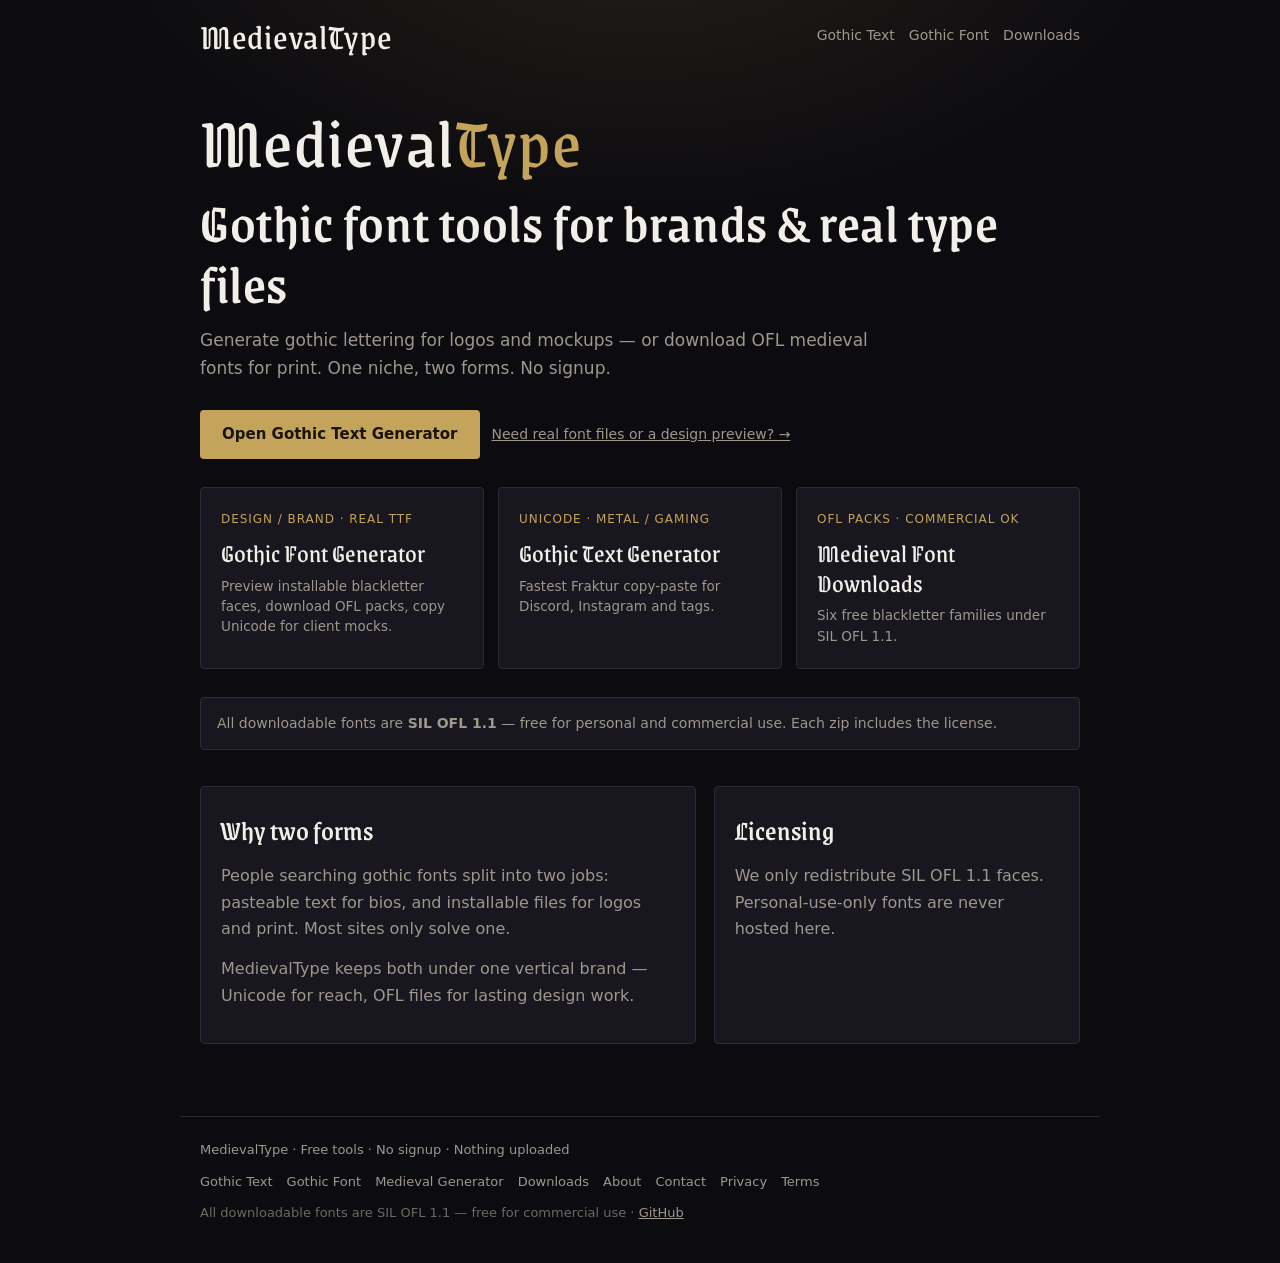
==== index.html @ 2fc420a7 "Add differentiated gothic font generator and lean homepage toward gothic. Ship dual-form Unicode plu" ====
<!DOCTYPE html>
<html lang="en" data-theme="gothic">
<head>
<meta charset="UTF-8">
<meta name="viewport" content="width=device-width, initial-scale=1">
<title>MedievalType &mdash; Gothic Font Generator &amp; Medieval Lettering Tools</title>
<meta name="description" content="Gothic font generator tools plus free OFL medieval fonts. Preview real blackletter type, copy Unicode for mockups, or download TTF files. No signup.">
<link rel="canonical" href="https://medievaltype.com/">
<link rel="icon" href="/assets/favicon.svg" type="image/svg+xml">
<link rel="apple-touch-icon" href="/assets/apple-touch-icon.png">
<meta property="og:type" content="website">
<meta property="og:site_name" content="MedievalType">
<meta property="og:url" content="https://medievaltype.com/">
<meta property="og:title" content="MedievalType &mdash; Gothic Font Generator &amp; Medieval Lettering">
<meta property="og:description" content="Gothic font tools for brands and designers, plus OFL medieval font downloads. One niche, two forms.">
<meta property="og:image" content="https://medievaltype.com/og/default.png">
<meta name="twitter:card" content="summary_large_image">
<meta name="twitter:image" content="https://medievaltype.com/og/default.png">
<link rel="stylesheet" href="/assets/css/site.css">
<style>
  .lead-actions { display:flex; gap:12px; flex-wrap:wrap; align-items:center; margin:22px 0 10px; }
  .lead-actions .btn { min-height:44px; padding:12px 22px; }
  .lead-note { color:var(--dim); font-size:14px; }
  .split {
    display:grid; gap:18px; grid-template-columns:1.15fr .85fr; margin-top:36px;
  }
  .split .panel {
    border:1px solid var(--line); background:var(--panel); border-radius:var(--radius); padding:20px;
  }
  .split h2 { margin:0 0 10px; padding:0; border:0; font-size:28px; }
  .path .d { font-size:13.5px; }
  .trust-line {
    margin-top:28px; padding:14px 16px; border:1px solid var(--line);
    background:var(--panel); border-radius:var(--radius); color:var(--dim); font-size:14px;
  }
  @media (max-width:760px){
    .split { grid-template-columns:1fr; }
    h1 { font-size:clamp(28px, 8vw, 40px); }
    .hero-mark { font-size:clamp(36px, 9vw, 56px); }
  }
</style>
</head>
<body>
<header class="site-header">
  <a class="brand" href="/">MedievalType</a>
  <nav class="nav" aria-label="Primary">
    <a href="/gothic-text-generator/">Gothic Text</a>
    <a href="/gothic-font-generator/">Gothic Font</a>
    <a href="/medieval-fonts/">Downloads</a>
  </nav>
</header>

<main class="wrap">
  <p class="hero-mark">Medieval<span>Type</span></p>
  <h1>Gothic font tools for brands &amp; real type files</h1>
  <p class="sub">Generate gothic lettering for logos and mockups &mdash; or download OFL medieval fonts for print. One niche, two forms. No signup.</p>

  <div class="lead-actions">
    <a class="btn" href="/gothic-text-generator/">Open Gothic Text Generator</a>
    <a class="lead-note" href="/gothic-font-generator/">Need real font files or a design preview? &rarr;</a>
  </div>

  <div class="paths">
    <a class="path" href="/gothic-font-generator/">
      <div class="kicker">Design / brand &middot; real TTF</div>
      <div class="t">Gothic Font Generator</div>
      <div class="d">Preview installable blackletter faces, download OFL packs, copy Unicode for client mocks.</div>
    </a>
    <a class="path" href="/gothic-text-generator/">
      <div class="kicker">Unicode &middot; metal / gaming</div>
      <div class="t">Gothic Text Generator</div>
      <div class="d">Fastest Fraktur copy-paste for Discord, Instagram and tags.</div>
    </a>
    <a class="path" href="/medieval-fonts/">
      <div class="kicker">OFL packs &middot; commercial OK</div>
      <div class="t">Medieval Font Downloads</div>
      <div class="d">Six free blackletter families under SIL OFL 1.1.</div>
    </a>
  </div>

  <div class="trust-line">
    All downloadable fonts are <strong>SIL OFL 1.1</strong> &mdash; free for personal and commercial use. Each zip includes the license.
  </div>

  <div class="split">
    <section class="panel">
      <h2>Why two forms</h2>
      <p>People searching gothic fonts split into two jobs: pasteable text for bios, and installable files for logos and print. Most sites only solve one.</p>
      <p>MedievalType keeps both under one vertical brand &mdash; Unicode for reach, OFL files for lasting design work.</p>
    </section>
    <section class="panel">
      <h2>Licensing</h2>
      <p>We only redistribute SIL OFL 1.1 faces. Personal-use-only fonts are never hosted here.</p>
    </section>
  </div>
</main>

<footer class="site-footer">
  <div class="footer-brand">MedievalType &middot; Free tools &middot; No signup &middot; Nothing uploaded</div>
  <nav class="footer-nav" aria-label="Footer">
    <a href="/gothic-text-generator/">Gothic Text</a>
    <a href="/gothic-font-generator/">Gothic Font</a>
    <a href="/medieval-font-generator/">Medieval Generator</a>
    <a href="/medieval-fonts/">Downloads</a>
    <a href="/about/">About</a>
    <a href="/contact/">Contact</a>
    <a href="/privacy/">Privacy</a>
    <a href="/terms/">Terms</a>
  </nav>
  <div class="footer-meta">All downloadable fonts are SIL OFL 1.1 &mdash; free for commercial use &middot; <a href="https://github.com/eric4885/medievaltype.com" rel="noopener nofollow">GitHub</a></div>
</footer>
</body>
</html>
---- assets/css/site.css ----
/* MedievalType shared tokens */
:root {
  --font-ui: "Segoe UI", system-ui, -apple-system, sans-serif;
  --font-display: "Grenze Gotisch", "UnifrakturMaguntia", Georgia, serif;
  --font-body: Georgia, "Times New Roman", serif;
  --radius: 4px;
  --max: 920px;
}

/* Dark gothic theme (default / gothic text) */
html[data-theme="gothic"],
html:not([data-theme]) {
  --bg: #0c0b0f;
  --bg-2: #14121a;
  --panel: #18161f;
  --line: #2e2a36;
  --ink: #f2efe8;
  --dim: #9e978c;
  --muted: #6f6860;
  --accent: #c4a35a;
  --accent-ink: #1a1408;
  --ok: #7dba7a;
  --warn: #d4a84b;
  --bad: #c97a6e;
  --hero-glow: radial-gradient(ellipse 80% 50% at 50% -10%, rgba(196,163,90,.14), transparent 55%);
  --preview-bg: linear-gradient(180deg, #1c1a22, #121018);
}

/* Atelier dark — gothic font generator (premium, cooler than pure gothic) */
html[data-theme="atelier"] {
  --bg: #0a0b10;
  --bg-2: #12141c;
  --panel: #151822;
  --line: #2c3344;
  --ink: #f4f1ea;
  --dim: #9aa3b2;
  --muted: #6b7384;
  --accent: #c9a227;
  --accent-ink: #141008;
  --ok: #6fbf8a;
  --warn: #d4a84b;
  --bad: #c97a6e;
  --hero-glow: radial-gradient(ellipse 70% 55% at 70% -5%, rgba(90,110,160,.16), transparent 50%),
               radial-gradient(ellipse 50% 40% at 10% 0%, rgba(201,162,39,.10), transparent 45%);
  --preview-bg: linear-gradient(165deg, #1a1e2a, #0e1016 70%);
}
  --bg: #e8dcc4;
  --bg-2: #dfd0b4;
  --panel: #f3e9d4;
  --line: #c4b498;
  --ink: #2a2118;
  --dim: #5c4e3c;
  --muted: #8a7a62;
  --accent: #7a2e1f;
  --accent-ink: #f7efdf;
  --ok: #2f6b3a;
  --warn: #8a5a12;
  --bad: #8b2e22;
  --hero-glow: radial-gradient(ellipse 70% 45% at 50% 0%, rgba(122,46,31,.08), transparent 60%);
  --preview-bg: linear-gradient(180deg, #f7efdf, #ebe0c8);
}

@font-face {
  font-family: "UnifrakturMaguntia";
  src: url("/assets/fonts/unifraktur-maguntia/UnifrakturMaguntia-Book.woff2") format("woff2"),
       url("/assets/fonts/unifraktur-maguntia/UnifrakturMaguntia-Book.ttf") format("truetype");
  font-display: swap;
}
@font-face {
  font-family: "UnifrakturCook";
  src: url("/assets/fonts/unifraktur-cook/UnifrakturCook-Bold.woff2") format("woff2"),
       url("/assets/fonts/unifraktur-cook/UnifrakturCook-Bold.ttf") format("truetype");
  font-display: swap;
}
@font-face {
  font-family: "MedievalSharp";
  src: url("/assets/fonts/medievalsharp/MedievalSharp.woff2") format("woff2"),
       url("/assets/fonts/medievalsharp/MedievalSharp.ttf") format("truetype");
  font-display: swap;
}
@font-face {
  font-family: "Pirata One";
  src: url("/assets/fonts/pirata-one/PirataOne-Regular.woff2") format("woff2"),
       url("/assets/fonts/pirata-one/PirataOne-Regular.ttf") format("truetype");
  font-display: swap;
}
@font-face {
  font-family: "Grenze Gotisch";
  src: url("/assets/fonts/grenze-gotisch/GrenzeGotisch-Variable.woff2") format("woff2"),
       url("/assets/fonts/grenze-gotisch/GrenzeGotisch-Variable.ttf") format("truetype");
  font-display: swap;
}
@font-face {
  font-family: "Metamorphous";
  src: url("/assets/fonts/metamorphous/Metamorphous-Regular.woff2") format("woff2"),
       url("/assets/fonts/metamorphous/Metamorphous-Regular.ttf") format("truetype");
  font-display: swap;
}

*,
*::before,
*::after { box-sizing: border-box; }

html { scroll-behavior: smooth; }

body {
  margin: 0;
  min-height: 100vh;
  background: var(--bg);
  background-image: var(--hero-glow);
  color: var(--ink);
  font: 16px/1.65 var(--font-ui);
}

a { color: var(--accent); }
a:hover { text-decoration: underline; }

.site-header {
  display: flex;
  align-items: center;
  justify-content: space-between;
  gap: 16px;
  max-width: var(--max);
  margin: 0 auto;
  padding: 18px 20px 0;
}
.brand {
  font-family: var(--font-display);
  font-size: clamp(28px, 5vw, 36px);
  line-height: 1;
  color: var(--ink);
  text-decoration: none;
  letter-spacing: .02em;
}
.brand:hover { text-decoration: none; color: var(--accent); }
.nav {
  display: flex;
  flex-wrap: wrap;
  gap: 8px 14px;
  font-size: 14px;
}
.nav a {
  color: var(--dim);
  text-decoration: none;
}
.nav a:hover,
.nav a[aria-current="page"] {
  color: var(--accent);
}

.wrap {
  max-width: var(--max);
  margin: 0 auto;
  padding: 28px 20px 72px;
}

h1 {
  font-family: var(--font-display);
  font-size: clamp(34px, 7vw, 56px);
  line-height: 1.1;
  margin: 8px 0 12px;
  font-weight: 500;
  letter-spacing: .01em;
}
.sub {
  color: var(--dim);
  font-size: 17px;
  margin: 0 0 28px;
  max-width: 62ch;
}
h2 {
  font-family: var(--font-display);
  font-size: clamp(24px, 4vw, 32px);
  margin: 48px 0 12px;
  padding-top: 22px;
  border-top: 1px solid var(--line);
  font-weight: 500;
}
h3 {
  font-size: 18px;
  margin: 22px 0 8px;
}
p { color: var(--dim); margin: 0 0 14px; }

.tool {
  background: var(--panel);
  border: 1px solid var(--line);
  border-radius: var(--radius);
  padding: 18px;
}
.tool input[type="text"],
.tool textarea {
  width: 100%;
  padding: 14px 16px;
  font-size: 18px;
  border-radius: var(--radius);
  background: var(--bg);
  color: var(--ink);
  border: 1px solid var(--line);
  outline: none;
  font-family: var(--font-ui);
}
.tool input[type="text"]:focus,
.tool textarea:focus { border-color: var(--accent); }

.main-preview {
  margin: 16px 0;
  padding: 28px 18px;
  text-align: center;
  border-radius: var(--radius);
  background: var(--preview-bg);
  border: 1px solid var(--line);
  font-size: clamp(28px, 7vw, 48px);
  line-height: 1.35;
  word-break: break-word;
  min-height: 88px;
}

.row {
  display: flex;
  gap: 10px;
  flex-wrap: wrap;
  align-items: center;
}

.btn {
  padding: 11px 20px;
  border-radius: var(--radius);
  border: 0;
  cursor: pointer;
  font-size: 15px;
  font-weight: 650;
  background: var(--accent);
  color: var(--accent-ink);
  font-family: var(--font-ui);
  text-decoration: none;
  display: inline-flex;
  align-items: center;
  justify-content: center;
  min-height: 44px;
}
.btn:hover { filter: brightness(1.05); text-decoration: none; }
.btn:active { transform: translateY(1px); }
.btn.ghost {
  background: transparent;
  color: var(--dim);
  border: 1px solid var(--line);
}
.btn.ghost.on,
.btn.ghost[aria-pressed="true"] {
  color: var(--accent);
  border-color: var(--accent);
}
.hint { color: var(--dim); font-size: 14px; }
.hint.ok { color: var(--ok); }

.list { margin-top: 22px; border-top: 1px solid var(--line); }
.item {
  display: flex;
  align-items: center;
  gap: 14px;
  padding: 14px 6px;
  border-bottom: 1px solid var(--line);
  cursor: pointer;
}
.item:hover { background: color-mix(in srgb, var(--panel) 70%, transparent); }
.item.is-active {
  outline: 1px solid var(--accent);
  outline-offset: -1px;
  background: color-mix(in srgb, var(--accent) 8%, transparent);
}
.item .out {
  flex: 1;
  font-size: 22px;
  word-break: break-word;
  min-width: 0;
}
.item .meta { width: 180px; flex-shrink: 0; }
.item .nm { font-size: 14px; font-weight: 650; color: var(--ink); }
.item .tag {
  font-size: 11px;
  padding: 2px 7px;
  border-radius: 999px;
  display: inline-block;
  margin-top: 4px;
}
.t-hi { background: color-mix(in srgb, var(--ok) 18%, transparent); color: var(--ok); }
.t-md { background: color-mix(in srgb, var(--warn) 18%, transparent); color: var(--warn); }
.t-lo { background: color-mix(in srgb, var(--bad) 18%, transparent); color: var(--bad); }
.cp {
  padding: 11px 18px;
  min-height: 44px;
  border-radius: var(--radius);
  border: 1px solid var(--line);
  background: var(--bg);
  color: var(--dim);
  cursor: pointer;
  font-size: 14px;
  flex-shrink: 0;
  font-family: var(--font-ui);
  display: inline-flex;
  align-items: center;
  justify-content: center;
}
.cp:hover { color: var(--ink); border-color: var(--accent); }

.paths {
  display: grid;
  gap: 14px;
  grid-template-columns: repeat(auto-fit, minmax(240px, 1fr));
  margin: 28px 0 8px;
}
.path {
  display: block;
  padding: 22px 20px;
  border: 1px solid var(--line);
  border-radius: var(--radius);
  background: var(--panel);
  text-decoration: none;
  color: var(--ink);
  transition: border-color .15s, transform .15s;
}
.path:hover {
  border-color: var(--accent);
  text-decoration: none;
  transform: translateY(-1px);
}
.path .kicker {
  font-size: 12px;
  letter-spacing: .08em;
  text-transform: uppercase;
  color: var(--accent);
  margin-bottom: 8px;
}
.path .t {
  font-family: var(--font-display);
  font-size: 26px;
  margin-bottom: 8px;
  line-height: 1.15;
}
.path .d { font-size: 14px; color: var(--dim); line-height: 1.5; }
.path.soon {
  opacity: .55;
  pointer-events: none;
}
.path.soon .kicker::after { content: " &middot; soon"; }

.hero-mark {
  font-family: var(--font-display);
  font-size: clamp(42px, 10vw, 72px);
  line-height: 1.15;
  margin: 18px 0 8px;
  color: var(--ink);
  text-align: left;
  letter-spacing: .02em;
}
.hero-mark span { color: var(--accent); }

.font-grid {
  display: grid;
  gap: 14px;
  grid-template-columns: repeat(auto-fit, minmax(260px, 1fr));
  margin-top: 18px;
}
.font-card {
  border: 1px solid var(--line);
  background: var(--panel);
  border-radius: var(--radius);
  padding: 18px;
  display: flex;
  flex-direction: column;
  gap: 10px;
}
.font-card .sample {
  font-size: clamp(28px, 5vw, 36px);
  line-height: 1.25;
  min-height: 56px;
  padding: 12px 0;
  border-bottom: 1px solid var(--line);
  word-break: break-word;
}
.font-card .name { font-weight: 700; color: var(--ink); }
.font-card .meta-line { font-size: 13px; color: var(--dim); }
.font-card .actions { display: flex; gap: 8px; flex-wrap: wrap; margin-top: auto; }

.cat-nav {
  display: flex;
  flex-wrap: wrap;
  gap: 8px;
  margin: 0 0 22px;
}
.cat-nav a {
  text-decoration: none;
  border: 1px solid var(--line);
  padding: 7px 12px;
  border-radius: 999px;
  color: var(--dim);
  font-size: 13px;
  background: var(--panel);
}
.cat-nav a:hover { border-color: var(--accent); color: var(--accent); }

.table-wrap {
  width: 100%;
  overflow-x: auto;
  -webkit-overflow-scrolling: touch;
  margin: 12px 0 18px;
}
table {
  width: 100%;
  border-collapse: collapse;
  margin: 0;
  font-size: 16px;
  min-width: 480px;
}
th, td {
  text-align: left;
  padding: 11px 10px;
  border-bottom: 1px solid var(--line);
  vertical-align: top;
}
th {
  color: var(--muted);
  font-weight: 650;
  font-size: 12px;
  text-transform: uppercase;
  letter-spacing: .04em;
}
td:first-child { color: var(--ink); font-weight: 550; width: 30%; }

a:focus-visible,
button:focus-visible,
summary:focus-visible,
input:focus-visible {
  outline: 2px solid var(--accent);
  outline-offset: 2px;
}

.note {
  border-left: 3px solid var(--accent);
  padding: 12px 16px;
  background: var(--panel);
  border-radius: 0 var(--radius) var(--radius) 0;
  margin: 16px 0;
  color: var(--dim);
  font-size: 15px;
}

details { border-bottom: 1px solid var(--line); padding: 14px 0; }
summary { cursor: pointer; font-weight: 650; font-size: 16px; color: var(--ink); }
details p { color: var(--dim); margin: 10px 0 0; font-size: 15px; }

.links { display: flex; gap: 12px; flex-wrap: wrap; margin-top: 14px; }
.links a {
  color: var(--accent);
  text-decoration: none;
  border: 1px solid var(--line);
  padding: 10px 16px;
  border-radius: var(--radius);
  font-size: 15px;
  background: var(--panel);
}
.links a:hover { border-color: var(--accent); }

.site-footer {
  max-width: var(--max);
  margin: 0 auto;
  padding: 22px 20px 40px;
  color: var(--muted);
  font-size: 13px;
  border-top: 1px solid var(--line);
  display: grid;
  gap: 10px;
}
.footer-brand { color: var(--dim); }
.footer-nav {
  display: flex;
  flex-wrap: wrap;
  gap: 8px 14px;
}
.footer-nav a {
  color: var(--dim);
  text-decoration: none;
}
.footer-nav a:hover { color: var(--accent); }
.footer-meta a { color: var(--dim); }
.footer-meta a:hover { color: var(--accent); }

@media (max-width: 640px) {
  .item { flex-wrap: wrap; }
  .item .meta { width: 100%; order: 2; }
  .item .out { order: 1; width: 100%; }
  .cp { order: 3; padding: 11px 18px; }
  table { font-size: 14px; min-width: 420px; }
  th, td { padding: 9px 6px; word-break: break-word; }
  .site-header { flex-direction: column; align-items: flex-start; }
}
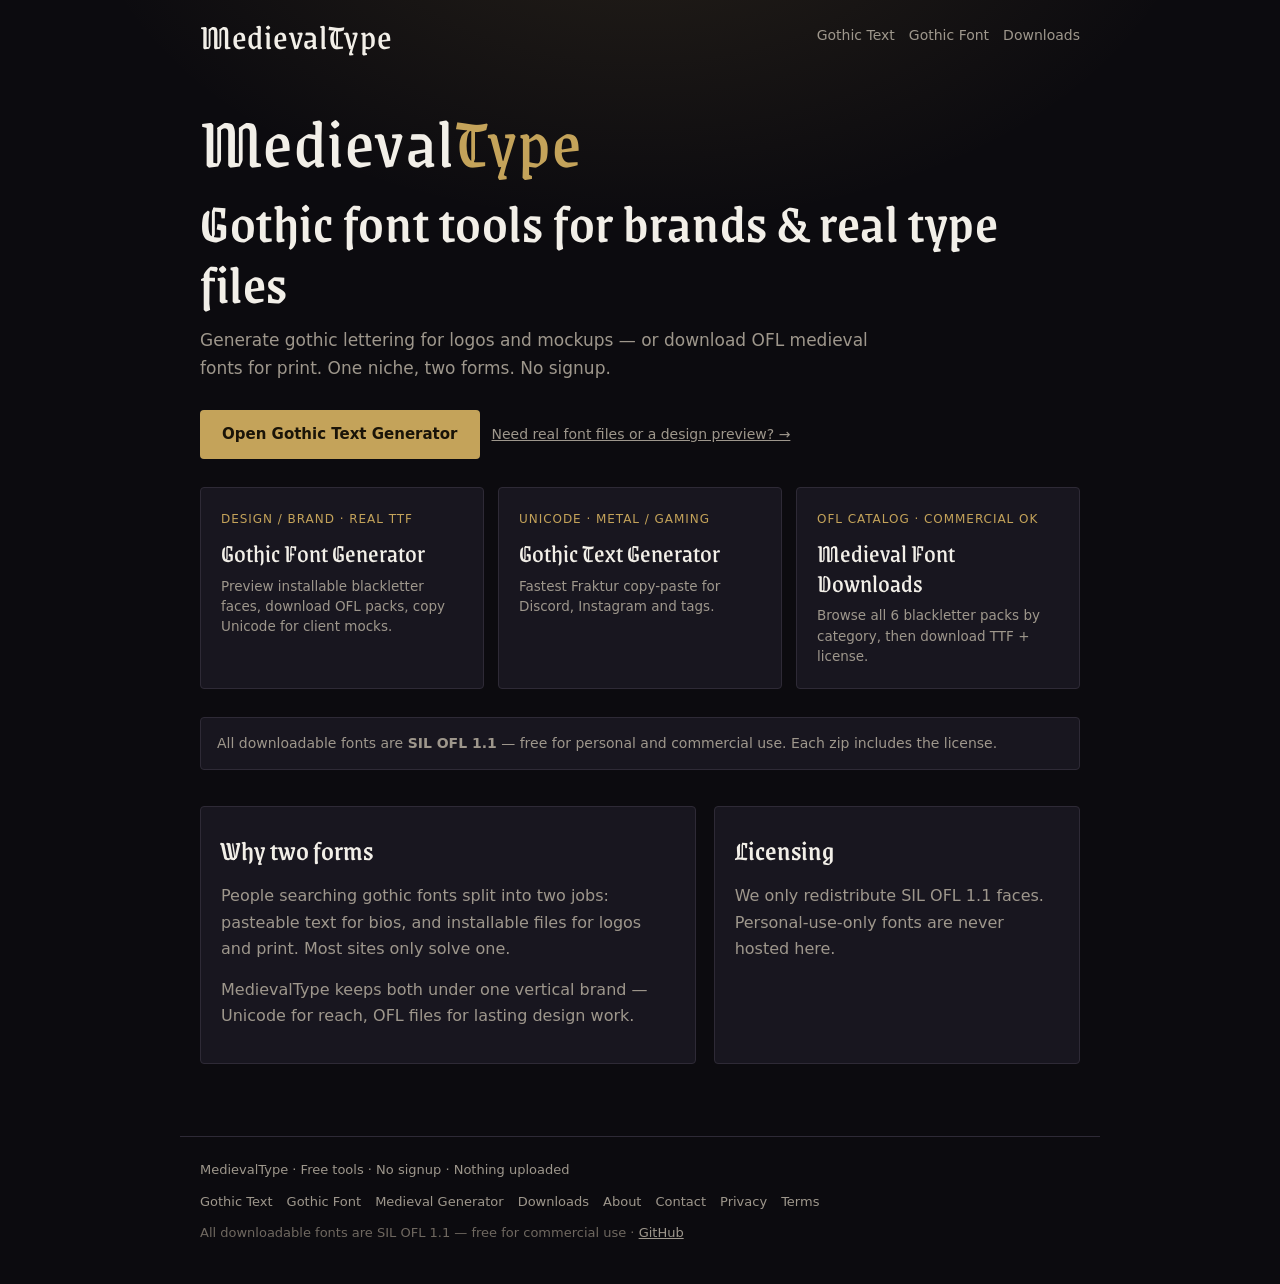
==== commit 568b445b: "Differentiate downloads catalog from gothic font preview and restore GitHub follow links. Reposition" ====
--- a/index.html
+++ b/index.html
@@ -72,9 +72,9 @@
       <div class="d">Fastest Fraktur copy-paste for Discord, Instagram and tags.</div>
     </a>
     <a class="path" href="/medieval-fonts/">
-      <div class="kicker">OFL packs &middot; commercial OK</div>
+      <div class="kicker">OFL catalog &middot; commercial OK</div>
       <div class="t">Medieval Font Downloads</div>
-      <div class="d">Six free blackletter families under SIL OFL 1.1.</div>
+      <div class="d">Browse all 6 blackletter packs by category, then download TTF + license.</div>
     </a>
   </div>
 
@@ -107,7 +107,7 @@
     <a href="/privacy/">Privacy</a>
     <a href="/terms/">Terms</a>
   </nav>
-  <div class="footer-meta">All downloadable fonts are SIL OFL 1.1 &mdash; free for commercial use &middot; <a href="https://github.com/eric4885/medievaltype.com" rel="noopener nofollow">GitHub</a></div>
+  <div class="footer-meta">All downloadable fonts are SIL OFL 1.1 &mdash; free for commercial use &middot; <a href="https://github.com/eric4885/medievaltype.com" rel="noopener">GitHub</a></div>
 </footer>
 </body>
 </html>
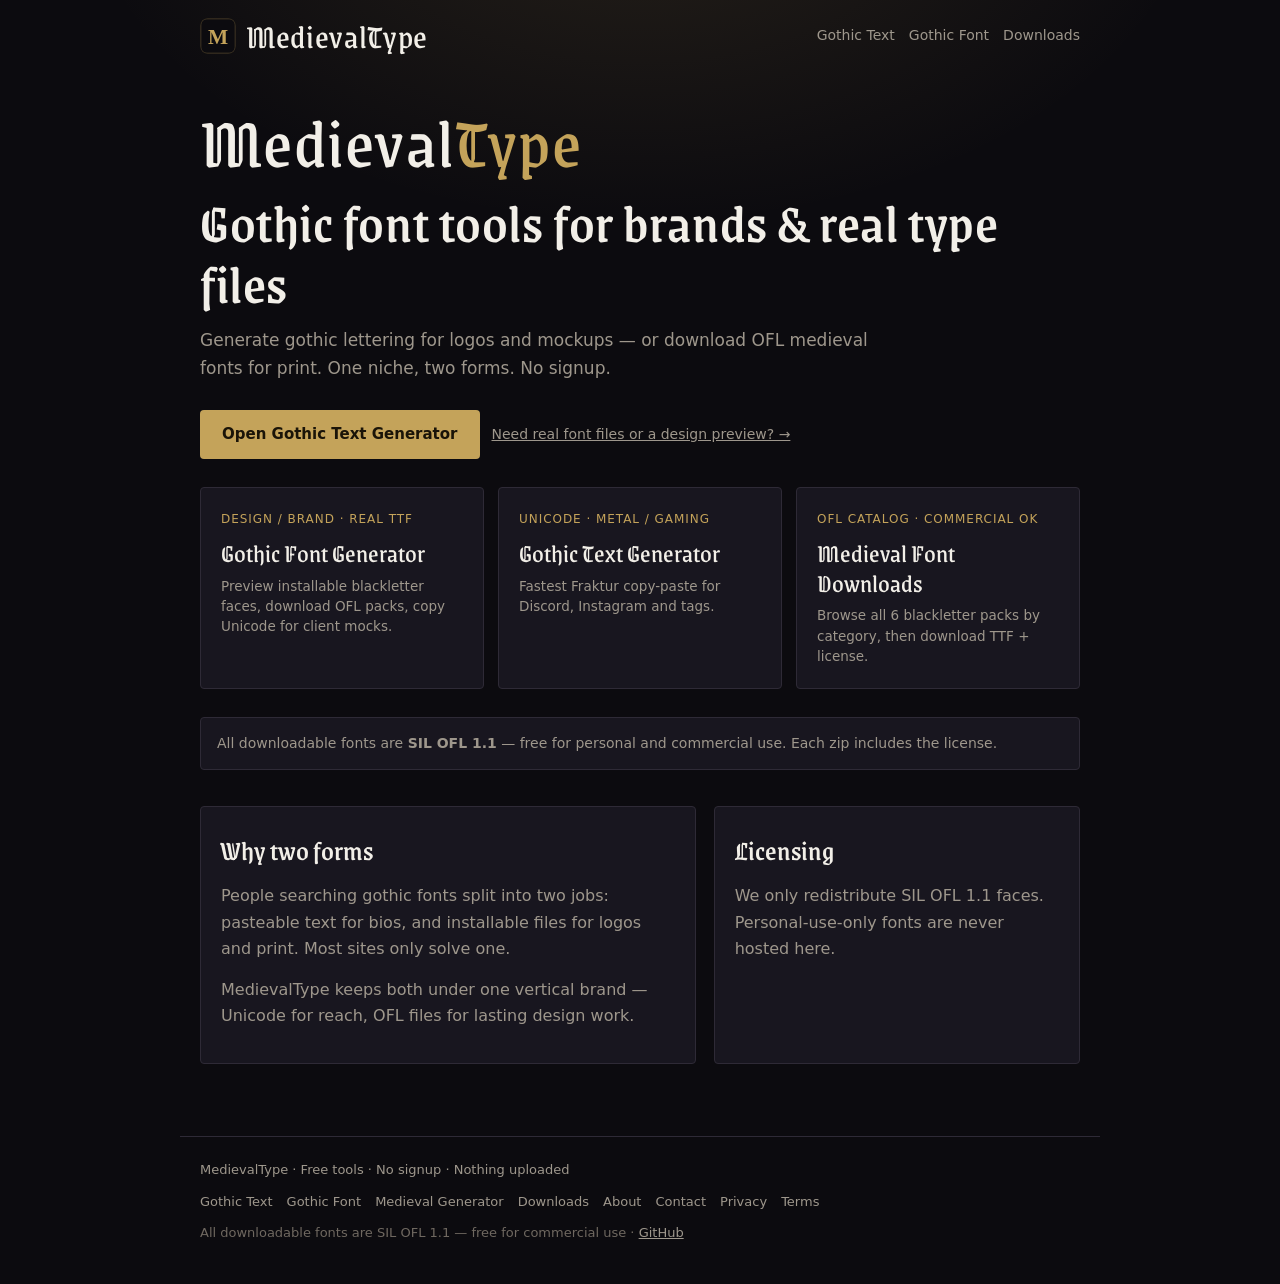
==== commit 59b4b132: "Fix broken parchment theme and ship brand logo mark. Restore theme selectors so atelier stays a dark" ====
--- a/index.html
+++ b/index.html
@@ -42,7 +42,7 @@
 </head>
 <body>
 <header class="site-header">
-  <a class="brand" href="/">MedievalType</a>
+  <a class="brand" href="/"><img src="/assets/logo.svg" width="36" height="36" alt="">MedievalType</a>
   <nav class="nav" aria-label="Primary">
     <a href="/gothic-text-generator/">Gothic Text</a>
     <a href="/gothic-font-generator/">Gothic Font</a>
--- a/assets/css/site.css
+++ b/assets/css/site.css
@@ -1,15 +1,10 @@
-/* MedievalType shared tokens */
+/* MedievalType shared tokens — dark defaults always present (avoids white flash if a theme fails) */
 :root {
   --font-ui: "Segoe UI", system-ui, -apple-system, sans-serif;
   --font-display: "Grenze Gotisch", "UnifrakturMaguntia", Georgia, serif;
   --font-body: Georgia, "Times New Roman", serif;
   --radius: 4px;
   --max: 920px;
-}
-
-/* Dark gothic theme (default / gothic text) */
-html[data-theme="gothic"],
-html:not([data-theme]) {
   --bg: #0c0b0f;
   --bg-2: #14121a;
   --panel: #18161f;
@@ -26,24 +21,42 @@
   --preview-bg: linear-gradient(180deg, #1c1a22, #121018);
 }
 
-/* Atelier dark — gothic font generator (premium, cooler than pure gothic) */
+/* Dark gothic theme (gothic text) — warm black + soft gold */
+html[data-theme="gothic"] {
+  --bg: #0c0b0f;
+  --bg-2: #14121a;
+  --panel: #18161f;
+  --line: #2e2a36;
+  --ink: #f2efe8;
+  --dim: #9e978c;
+  --muted: #6f6860;
+  --accent: #c4a35a;
+  --accent-ink: #1a1408;
+  --hero-glow: radial-gradient(ellipse 80% 50% at 50% -10%, rgba(196,163,90,.14), transparent 55%);
+  --preview-bg: linear-gradient(180deg, #1c1a22, #121018);
+}
+
+/* Atelier dark — gothic font generator: cooler ink-blue night, brighter gold (still dark, not light) */
 html[data-theme="atelier"] {
-  --bg: #0a0b10;
-  --bg-2: #12141c;
-  --panel: #151822;
-  --line: #2c3344;
-  --ink: #f4f1ea;
-  --dim: #9aa3b2;
-  --muted: #6b7384;
-  --accent: #c9a227;
-  --accent-ink: #141008;
+  --bg: #07090f;
+  --bg-2: #0f131c;
+  --panel: #121826;
+  --line: #2a3448;
+  --ink: #eef2f8;
+  --dim: #9aa8bc;
+  --muted: #66758a;
+  --accent: #e0b84a;
+  --accent-ink: #121008;
   --ok: #6fbf8a;
   --warn: #d4a84b;
   --bad: #c97a6e;
-  --hero-glow: radial-gradient(ellipse 70% 55% at 70% -5%, rgba(90,110,160,.16), transparent 50%),
-               radial-gradient(ellipse 50% 40% at 10% 0%, rgba(201,162,39,.10), transparent 45%);
-  --preview-bg: linear-gradient(165deg, #1a1e2a, #0e1016 70%);
-}
+  --hero-glow: radial-gradient(ellipse 65% 50% at 80% -10%, rgba(70,100,170,.22), transparent 55%),
+               radial-gradient(ellipse 45% 35% at 5% 5%, rgba(224,184,74,.12), transparent 50%);
+  --preview-bg: linear-gradient(160deg, #182033, #0a0d14 75%);
+}
+
+/* Parchment / medieval theme */
+html[data-theme="parchment"] {
   --bg: #e8dcc4;
   --bg-2: #dfd0b4;
   --panel: #f3e9d4;
@@ -125,14 +138,24 @@
   padding: 18px 20px 0;
 }
 .brand {
+  display: inline-flex;
+  align-items: center;
+  gap: 10px;
   font-family: var(--font-display);
-  font-size: clamp(28px, 5vw, 36px);
+  font-size: clamp(26px, 4.5vw, 34px);
   line-height: 1;
   color: var(--ink);
   text-decoration: none;
   letter-spacing: .02em;
 }
+.brand img {
+  width: 36px;
+  height: 36px;
+  border-radius: 8px;
+  flex: 0 0 auto;
+}
 .brand:hover { text-decoration: none; color: var(--accent); }
+.brand:hover img { outline: 1px solid var(--accent); }
 .nav {
   display: flex;
   flex-wrap: wrap;
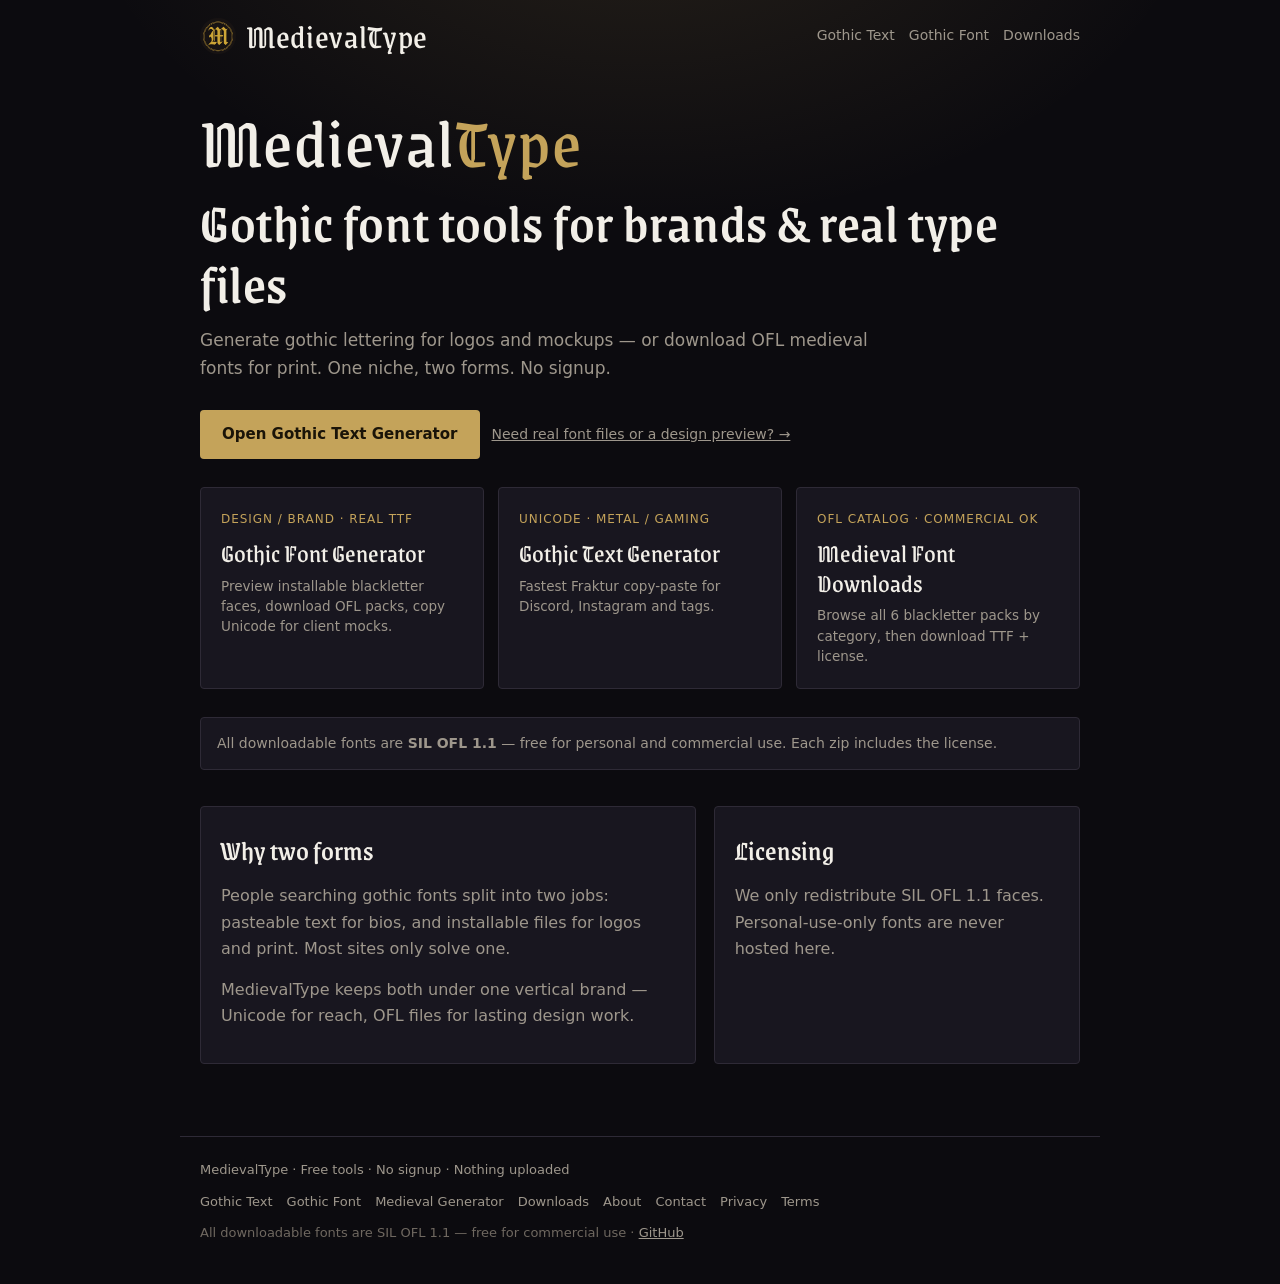
==== commit 3848d46b: "Replace brand mark with the gold blackletter seal logo. Use the circular gothic m lockup for header " ====
--- a/index.html
+++ b/index.html
@@ -6,7 +6,8 @@
 <title>MedievalType &mdash; Gothic Font Generator &amp; Medieval Lettering Tools</title>
 <meta name="description" content="Gothic font generator tools plus free OFL medieval fonts. Preview real blackletter type, copy Unicode for mockups, or download TTF files. No signup.">
 <link rel="canonical" href="https://medievaltype.com/">
-<link rel="icon" href="/assets/favicon.svg" type="image/svg+xml">
+<link rel="icon" href="/assets/favicon.png" type="image/png">
+<link rel="icon" href="/assets/logo-mark.png" type="image/png" sizes="128x128">
 <link rel="apple-touch-icon" href="/assets/apple-touch-icon.png">
 <meta property="og:type" content="website">
 <meta property="og:site_name" content="MedievalType">
@@ -42,7 +43,7 @@
 </head>
 <body>
 <header class="site-header">
-  <a class="brand" href="/"><img src="/assets/logo.svg" width="36" height="36" alt="">MedievalType</a>
+  <a class="brand" href="/"><img src="/assets/logo-mark.png" width="36" height="36" alt="">MedievalType</a>
   <nav class="nav" aria-label="Primary">
     <a href="/gothic-text-generator/">Gothic Text</a>
     <a href="/gothic-font-generator/">Gothic Font</a>
--- a/assets/css/site.css
+++ b/assets/css/site.css
@@ -151,11 +151,12 @@
 .brand img {
   width: 36px;
   height: 36px;
-  border-radius: 8px;
+  border-radius: 50%;
   flex: 0 0 auto;
+  background: #0c0b0f;
 }
 .brand:hover { text-decoration: none; color: var(--accent); }
-.brand:hover img { outline: 1px solid var(--accent); }
+.brand:hover img { box-shadow: 0 0 0 1px var(--accent); }
 .nav {
   display: flex;
   flex-wrap: wrap;
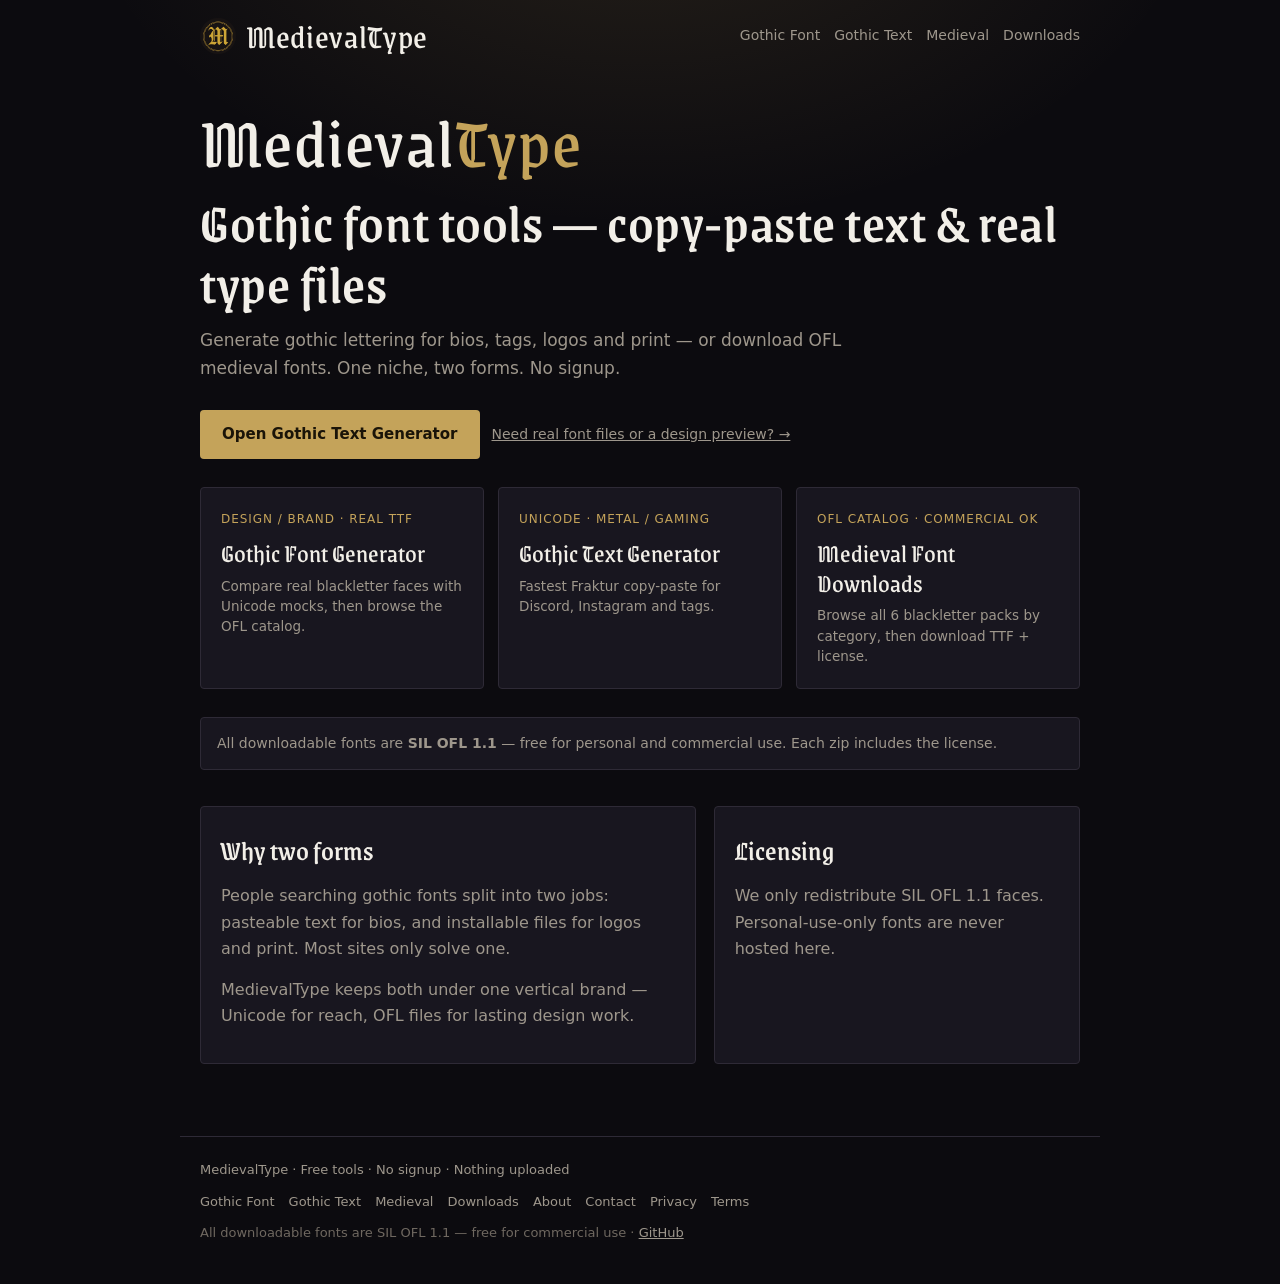
==== commit 03d04b56: "Separate tool-page roles and unify site navigation. Limit font and medieval generators to preview de" ====
--- a/index.html
+++ b/index.html
@@ -13,7 +13,7 @@
 <meta property="og:site_name" content="MedievalType">
 <meta property="og:url" content="https://medievaltype.com/">
 <meta property="og:title" content="MedievalType &mdash; Gothic Font Generator &amp; Medieval Lettering">
-<meta property="og:description" content="Gothic font tools for brands and designers, plus OFL medieval font downloads. One niche, two forms.">
+<meta property="og:description" content="Gothic font tools — copy-paste text and real type files, plus OFL medieval font downloads.">
 <meta property="og:image" content="https://medievaltype.com/og/default.png">
 <meta name="twitter:card" content="summary_large_image">
 <meta name="twitter:image" content="https://medievaltype.com/og/default.png">
@@ -44,17 +44,18 @@
 <body>
 <header class="site-header">
   <a class="brand" href="/"><img src="/assets/logo-mark.png" width="36" height="36" alt="">MedievalType</a>
-  <nav class="nav" aria-label="Primary">
+    <nav class="nav" aria-label="Primary">
+    <a href="/gothic-font-generator/">Gothic Font</a>
     <a href="/gothic-text-generator/">Gothic Text</a>
-    <a href="/gothic-font-generator/">Gothic Font</a>
+    <a href="/medieval-font-generator/">Medieval</a>
     <a href="/medieval-fonts/">Downloads</a>
   </nav>
 </header>
 
 <main class="wrap">
   <p class="hero-mark">Medieval<span>Type</span></p>
-  <h1>Gothic font tools for brands &amp; real type files</h1>
-  <p class="sub">Generate gothic lettering for logos and mockups &mdash; or download OFL medieval fonts for print. One niche, two forms. No signup.</p>
+  <h1>Gothic font tools &mdash; copy-paste text &amp; real type files</h1>
+  <p class="sub">Generate gothic lettering for bios, tags, logos and print &mdash; or download OFL medieval fonts. One niche, two forms. No signup.</p>
 
   <div class="lead-actions">
     <a class="btn" href="/gothic-text-generator/">Open Gothic Text Generator</a>
@@ -65,7 +66,7 @@
     <a class="path" href="/gothic-font-generator/">
       <div class="kicker">Design / brand &middot; real TTF</div>
       <div class="t">Gothic Font Generator</div>
-      <div class="d">Preview installable blackletter faces, download OFL packs, copy Unicode for client mocks.</div>
+      <div class="d">Compare real blackletter faces with Unicode mocks, then browse the OFL catalog.</div>
     </a>
     <a class="path" href="/gothic-text-generator/">
       <div class="kicker">Unicode &middot; metal / gaming</div>
@@ -99,9 +100,9 @@
 <footer class="site-footer">
   <div class="footer-brand">MedievalType &middot; Free tools &middot; No signup &middot; Nothing uploaded</div>
   <nav class="footer-nav" aria-label="Footer">
+    <a href="/gothic-font-generator/">Gothic Font</a>
     <a href="/gothic-text-generator/">Gothic Text</a>
-    <a href="/gothic-font-generator/">Gothic Font</a>
-    <a href="/medieval-font-generator/">Medieval Generator</a>
+    <a href="/medieval-font-generator/">Medieval</a>
     <a href="/medieval-fonts/">Downloads</a>
     <a href="/about/">About</a>
     <a href="/contact/">Contact</a>
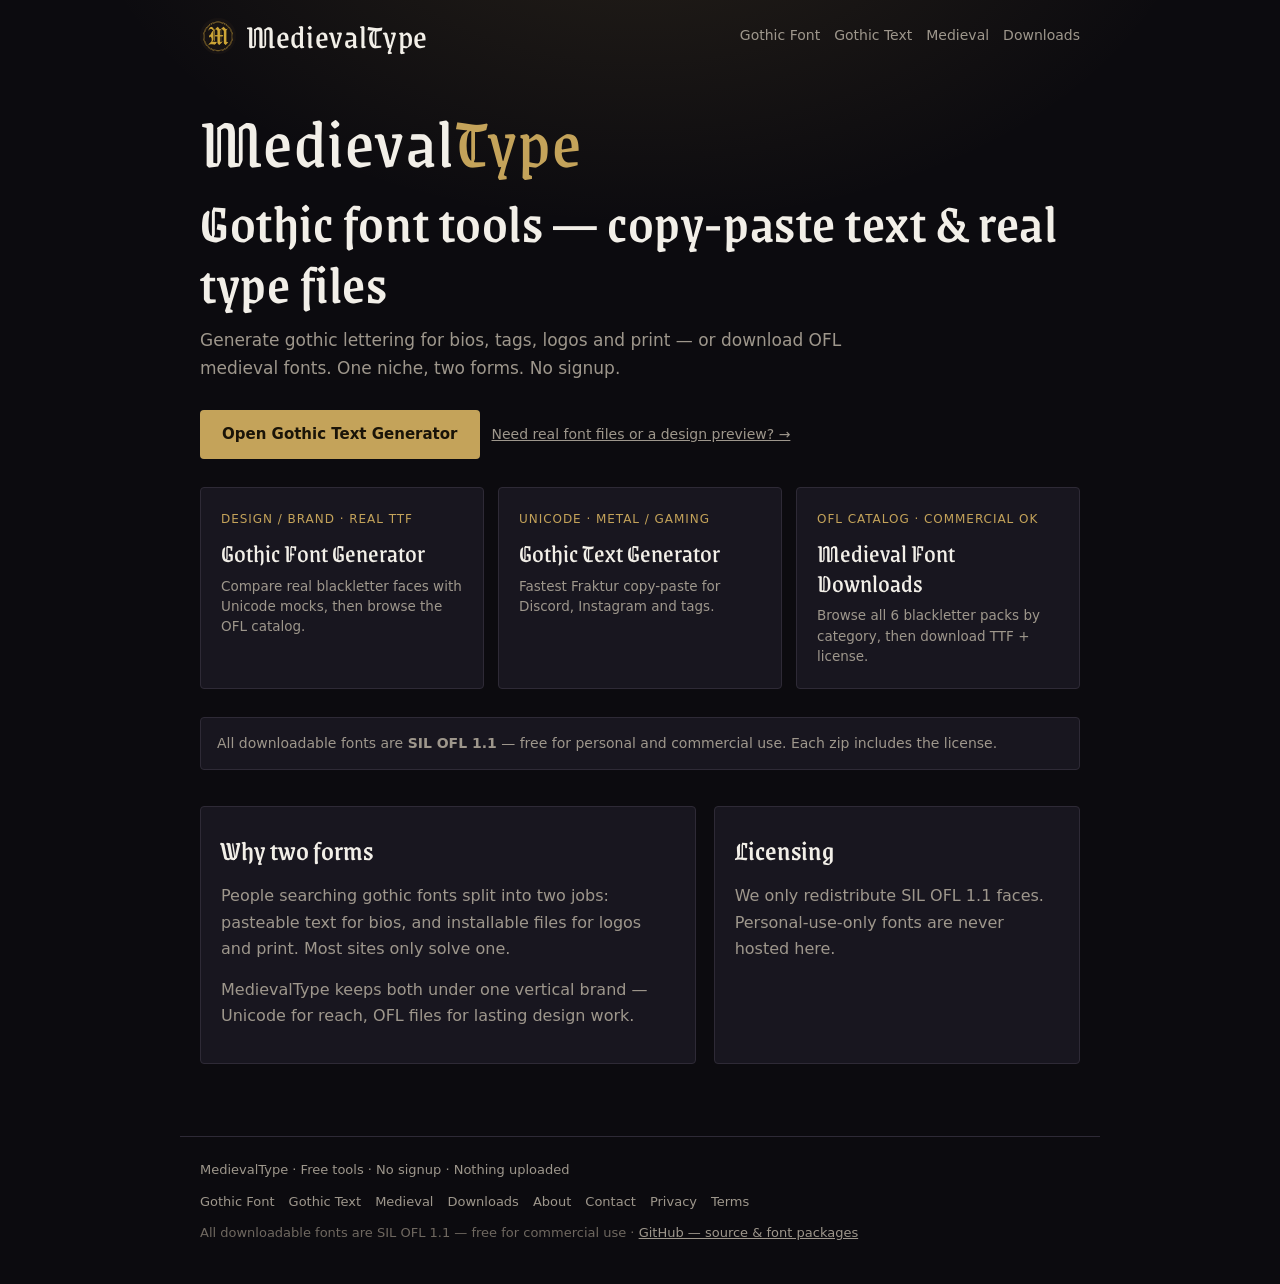
==== commit 87078df4: "Clarify footer GitHub link as source and font packages. Co-authored-by: Cursor <cursoragent@cursor.c" ====
--- a/index.html
+++ b/index.html
@@ -109,7 +109,7 @@
     <a href="/privacy/">Privacy</a>
     <a href="/terms/">Terms</a>
   </nav>
-  <div class="footer-meta">All downloadable fonts are SIL OFL 1.1 &mdash; free for commercial use &middot; <a href="https://github.com/eric4885/medievaltype.com" rel="noopener">GitHub</a></div>
+  <div class="footer-meta">All downloadable fonts are SIL OFL 1.1 &mdash; free for commercial use &middot; <a href="https://github.com/eric4885/medievaltype.com" rel="noopener">GitHub &mdash; source &amp; font packages</a></div>
 </footer>
 </body>
 </html>
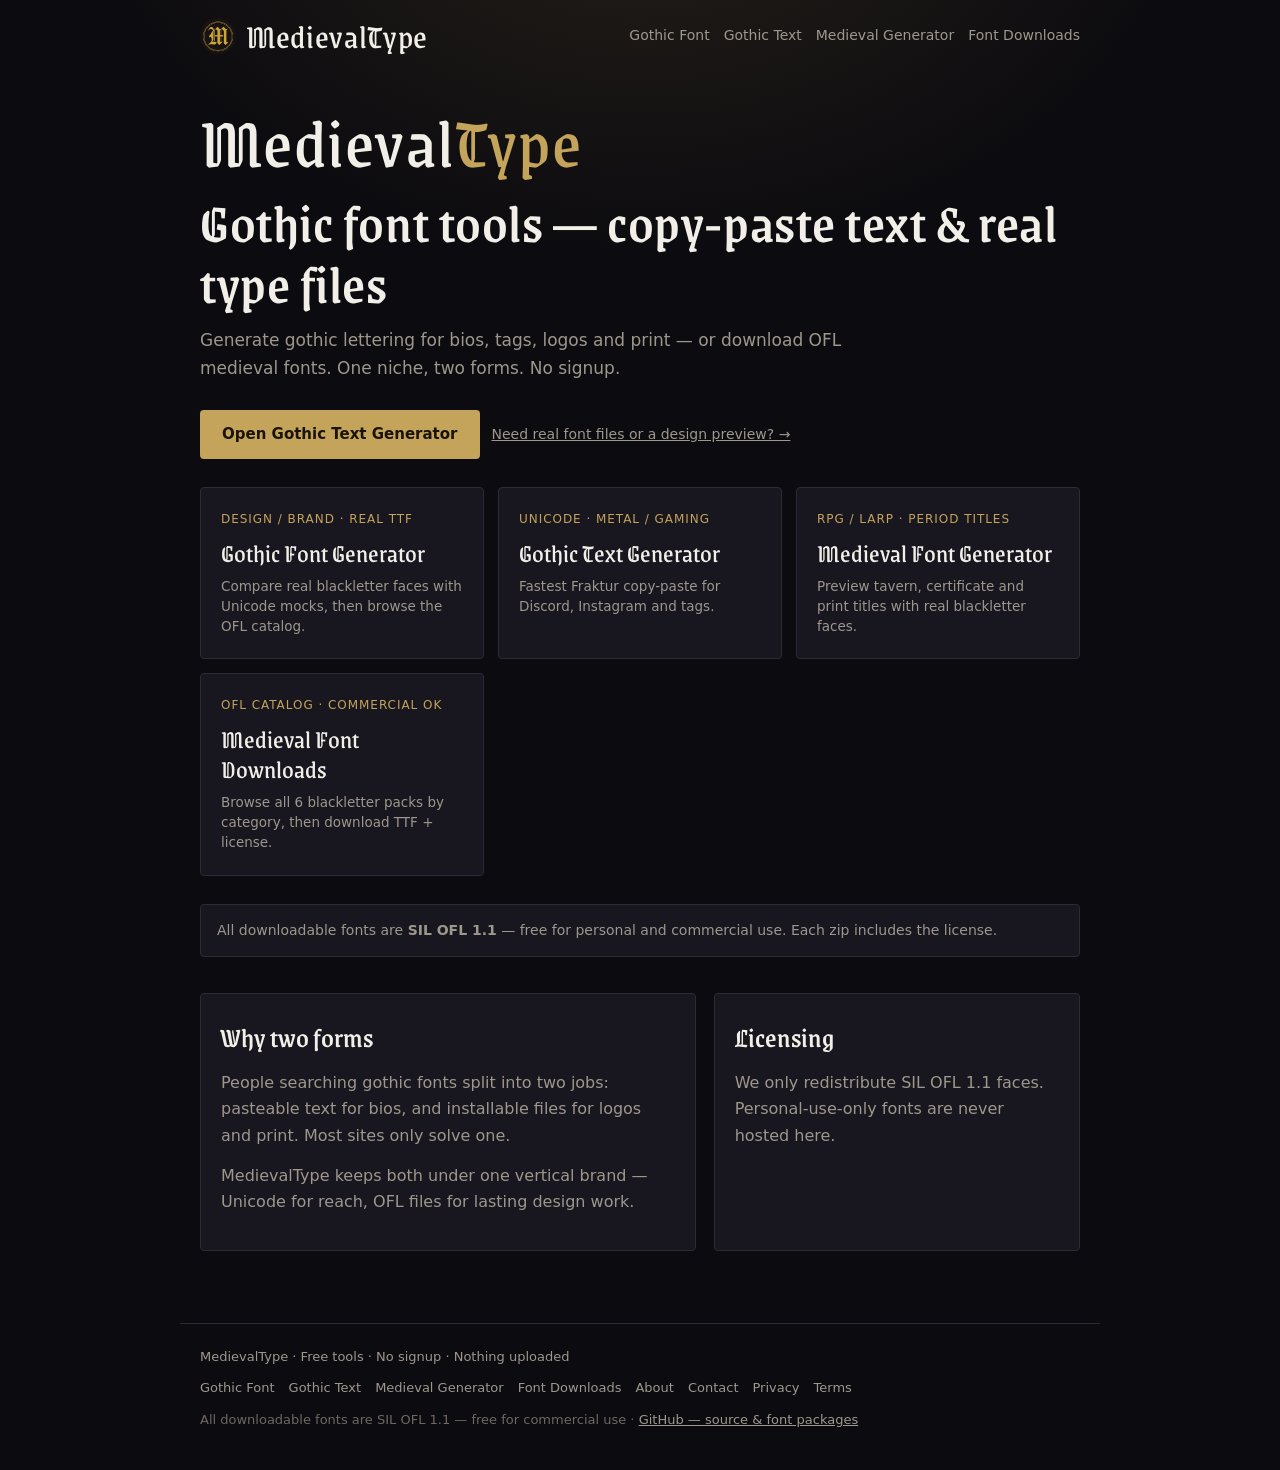
==== commit 190191c1: "Clarify nav labels and add homepage Medieval Generator path. Co-authored-by: Cursor <cursoragent@cur" ====
--- a/index.html
+++ b/index.html
@@ -47,8 +47,8 @@
     <nav class="nav" aria-label="Primary">
     <a href="/gothic-font-generator/">Gothic Font</a>
     <a href="/gothic-text-generator/">Gothic Text</a>
-    <a href="/medieval-font-generator/">Medieval</a>
-    <a href="/medieval-fonts/">Downloads</a>
+    <a href="/medieval-font-generator/">Medieval Generator</a>
+    <a href="/medieval-fonts/">Font Downloads</a>
   </nav>
 </header>
 
@@ -72,6 +72,11 @@
       <div class="kicker">Unicode &middot; metal / gaming</div>
       <div class="t">Gothic Text Generator</div>
       <div class="d">Fastest Fraktur copy-paste for Discord, Instagram and tags.</div>
+    </a>
+    <a class="path" href="/medieval-font-generator/">
+      <div class="kicker">RPG / LARP &middot; period titles</div>
+      <div class="t">Medieval Font Generator</div>
+      <div class="d">Preview tavern, certificate and print titles with real blackletter faces.</div>
     </a>
     <a class="path" href="/medieval-fonts/">
       <div class="kicker">OFL catalog &middot; commercial OK</div>
@@ -102,8 +107,8 @@
   <nav class="footer-nav" aria-label="Footer">
     <a href="/gothic-font-generator/">Gothic Font</a>
     <a href="/gothic-text-generator/">Gothic Text</a>
-    <a href="/medieval-font-generator/">Medieval</a>
-    <a href="/medieval-fonts/">Downloads</a>
+    <a href="/medieval-font-generator/">Medieval Generator</a>
+    <a href="/medieval-fonts/">Font Downloads</a>
     <a href="/about/">About</a>
     <a href="/contact/">Contact</a>
     <a href="/privacy/">Privacy</a>
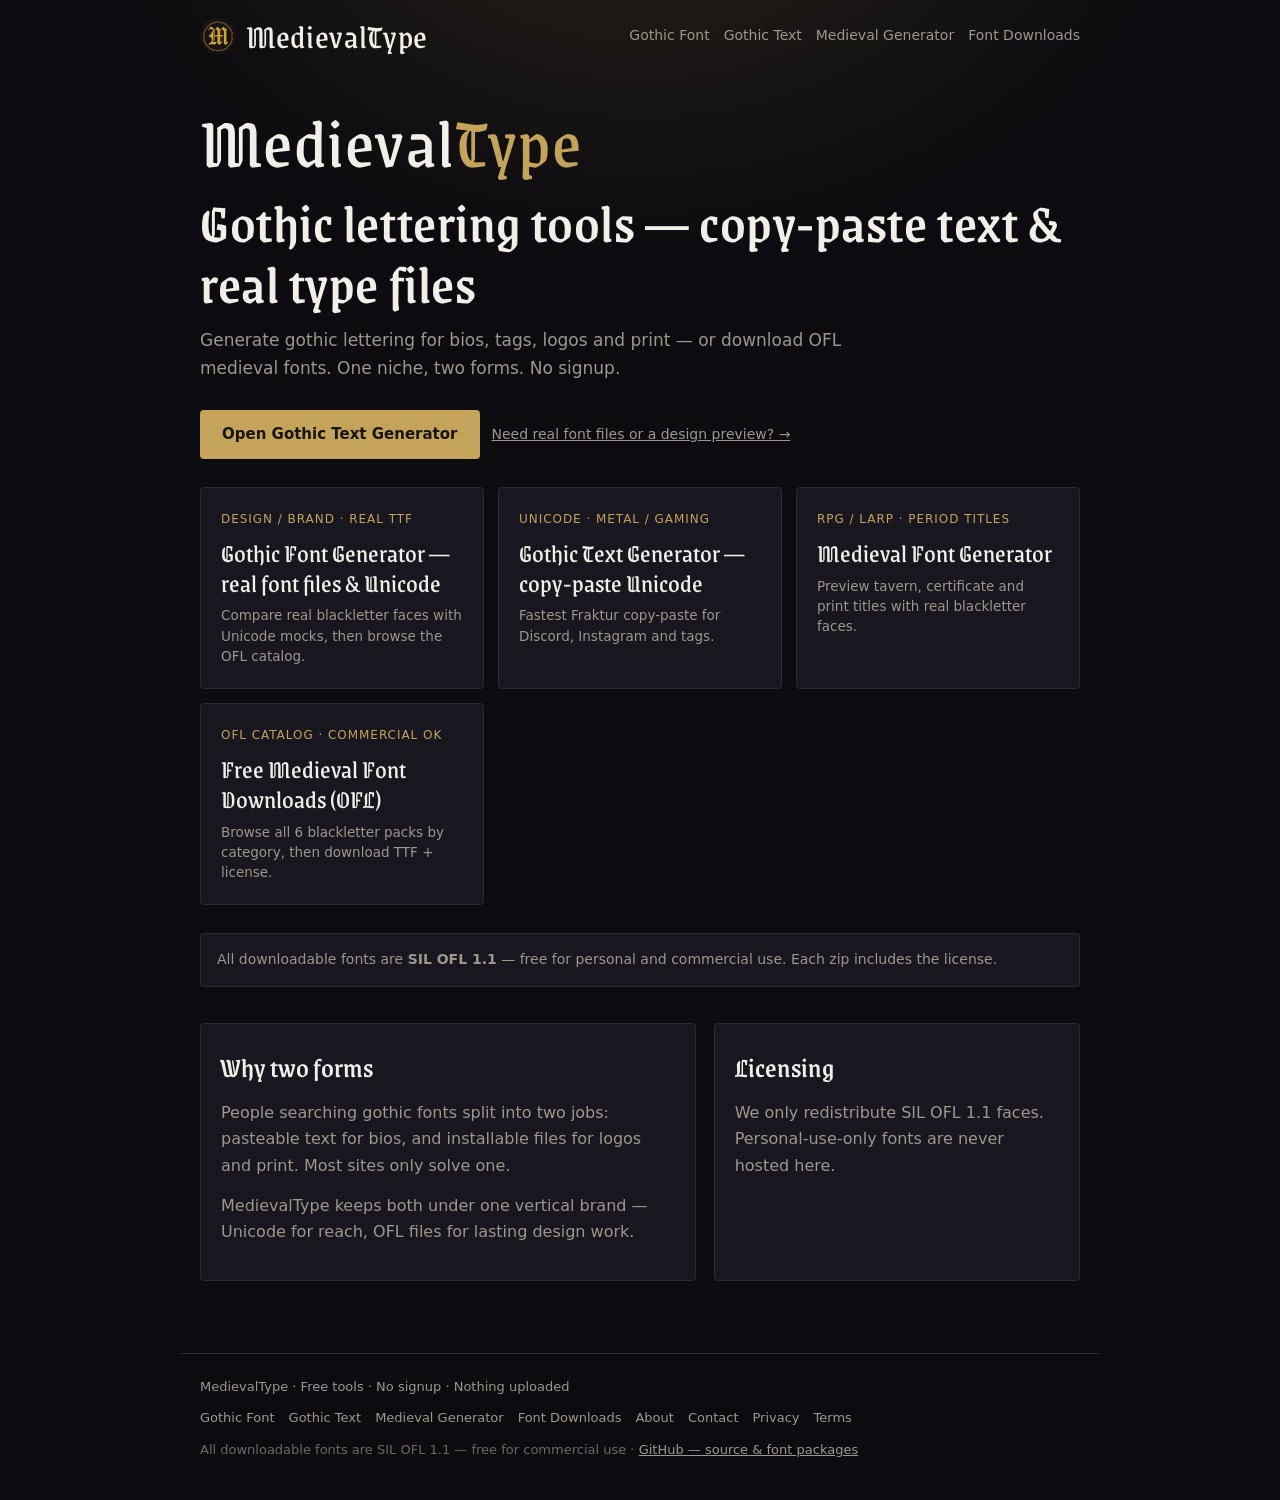
==== commit b5fb4844: "Retreat homepage from exact keyword; ship static download cards and keyword-aware anchors. Co-author" ====
--- a/index.html
+++ b/index.html
@@ -3,8 +3,8 @@
 <head>
 <meta charset="UTF-8">
 <meta name="viewport" content="width=device-width, initial-scale=1">
-<title>MedievalType &mdash; Gothic Font Generator &amp; Medieval Lettering Tools</title>
-<meta name="description" content="Gothic font generator tools plus free OFL medieval fonts. Preview real blackletter type, copy Unicode for mockups, or download TTF files. No signup.">
+<title>MedievalType &mdash; Free Gothic &amp; Medieval Lettering Tools</title>
+<meta name="description" content="Copy-paste gothic text, preview real blackletter fonts, and download free OFL medieval font files. No signup.">
 <link rel="canonical" href="https://medievaltype.com/">
 <link rel="icon" href="/assets/favicon.png" type="image/png">
 <link rel="icon" href="/assets/logo-mark.png" type="image/png" sizes="128x128">
@@ -12,8 +12,8 @@
 <meta property="og:type" content="website">
 <meta property="og:site_name" content="MedievalType">
 <meta property="og:url" content="https://medievaltype.com/">
-<meta property="og:title" content="MedievalType &mdash; Gothic Font Generator &amp; Medieval Lettering">
-<meta property="og:description" content="Gothic font tools — copy-paste text and real type files, plus OFL medieval font downloads.">
+<meta property="og:title" content="MedievalType &mdash; Free Gothic &amp; Medieval Lettering Tools">
+<meta property="og:description" content="Copy-paste gothic text, preview real blackletter fonts, and download free OFL medieval font files.">
 <meta property="og:image" content="https://medievaltype.com/og/default.png">
 <meta name="twitter:card" content="summary_large_image">
 <meta name="twitter:image" content="https://medievaltype.com/og/default.png">
@@ -54,7 +54,7 @@
 
 <main class="wrap">
   <p class="hero-mark">Medieval<span>Type</span></p>
-  <h1>Gothic font tools &mdash; copy-paste text &amp; real type files</h1>
+  <h1>Gothic lettering tools &mdash; copy-paste text &amp; real type files</h1>
   <p class="sub">Generate gothic lettering for bios, tags, logos and print &mdash; or download OFL medieval fonts. One niche, two forms. No signup.</p>
 
   <div class="lead-actions">
@@ -65,12 +65,12 @@
   <div class="paths">
     <a class="path" href="/gothic-font-generator/">
       <div class="kicker">Design / brand &middot; real TTF</div>
-      <div class="t">Gothic Font Generator</div>
+      <div class="t">Gothic Font Generator &mdash; real font files &amp; Unicode</div>
       <div class="d">Compare real blackletter faces with Unicode mocks, then browse the OFL catalog.</div>
     </a>
     <a class="path" href="/gothic-text-generator/">
       <div class="kicker">Unicode &middot; metal / gaming</div>
-      <div class="t">Gothic Text Generator</div>
+      <div class="t">Gothic Text Generator &mdash; copy-paste Unicode</div>
       <div class="d">Fastest Fraktur copy-paste for Discord, Instagram and tags.</div>
     </a>
     <a class="path" href="/medieval-font-generator/">
@@ -80,7 +80,7 @@
     </a>
     <a class="path" href="/medieval-fonts/">
       <div class="kicker">OFL catalog &middot; commercial OK</div>
-      <div class="t">Medieval Font Downloads</div>
+      <div class="t">Free Medieval Font Downloads (OFL)</div>
       <div class="d">Browse all 6 blackletter packs by category, then download TTF + license.</div>
     </a>
   </div>
